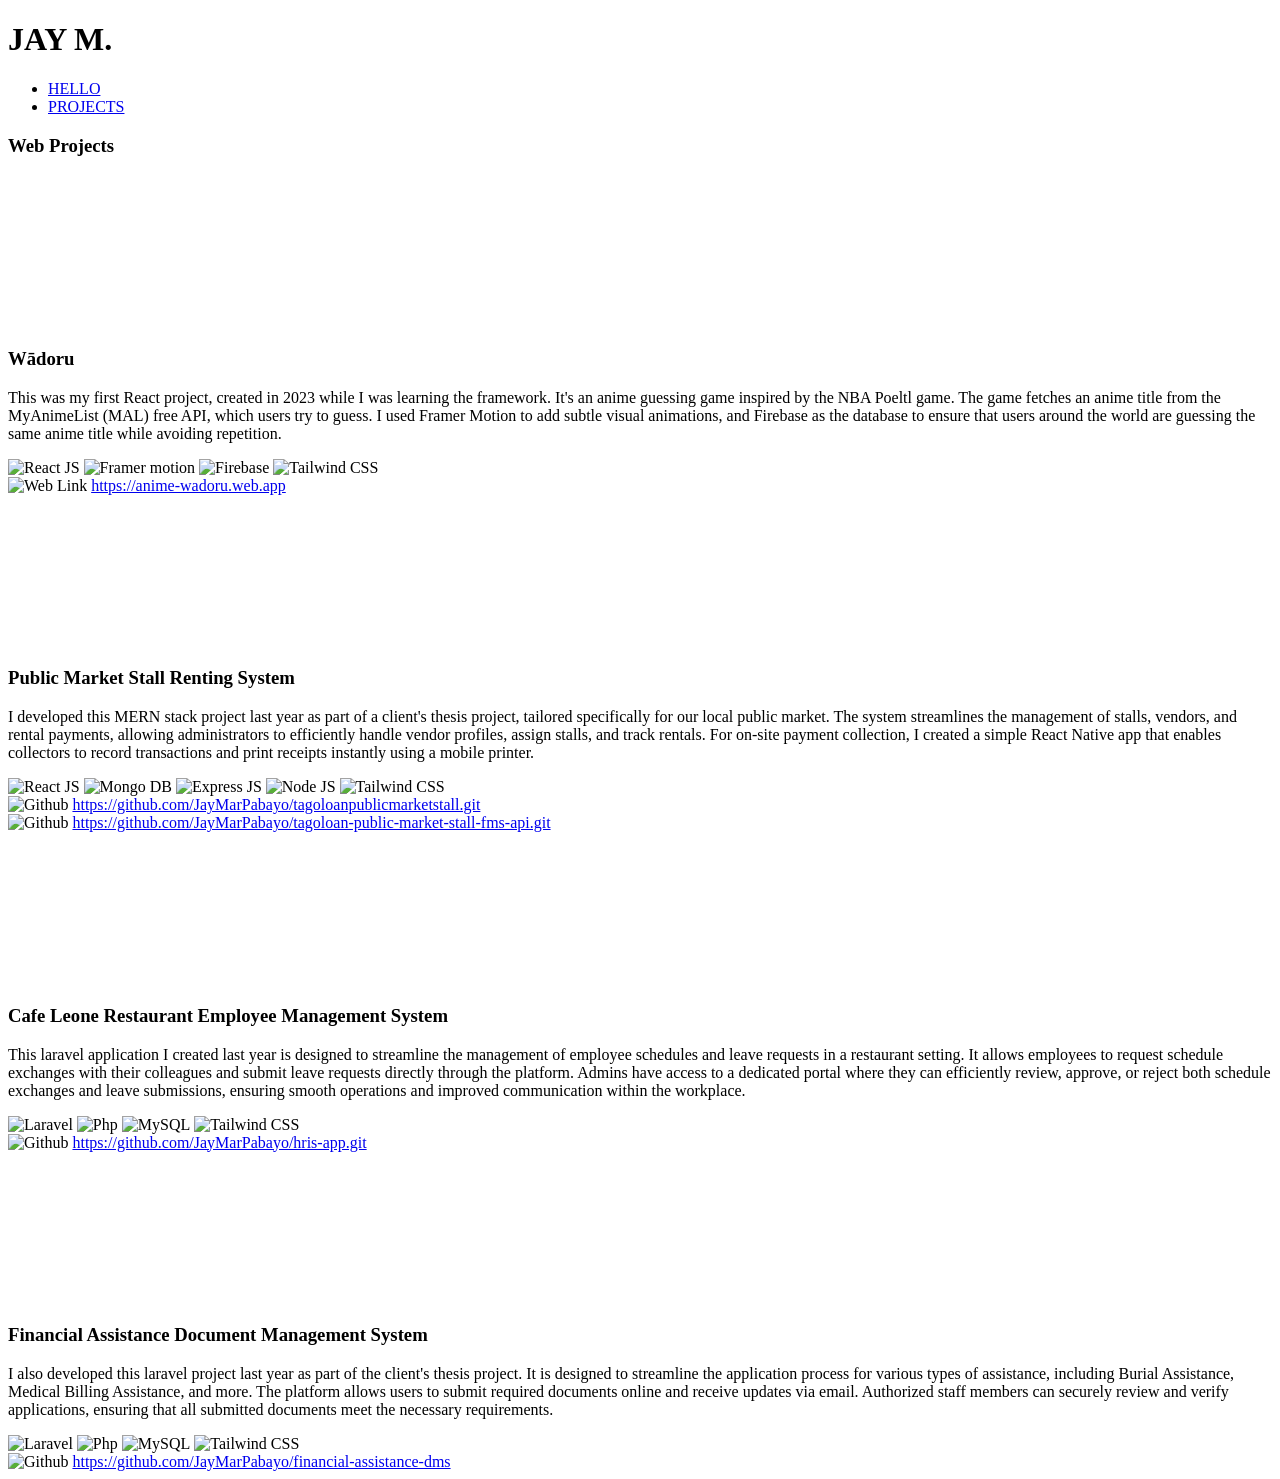
==== projects.html @ 395d8592 "edits" ====
<!DOCTYPE html>
<html lang="en">
  <head>
    <meta charset="UTF-8" />
    <meta name="viewport" content="width=device-width, initial-scale=1.0" />
    <link rel="icon" href="assets/user.png" type="image/x-icon" />
    <title>▪ PORTFOLIO ▪</title>
    <script src="https://cdn.tailwindcss.com"></script>
    <link rel="stylesheet" href="styles\styles.css" />
  </head>
  <body class="bg-opal text-slate-900 gowun-dodum-regular">
    <header class="flex justify-between px-20 py-10">
      <h1 class="volkhov-bold text-5xl">
        JAY <span class="text-white">M</span>.
      </h1>
      <ul class="flex gap-x-4">
        <li
          class="hover:tracking-wider hover:font-bold duration-300 cursor-pointer"
        >
          <a href="index.html">HELLO</a>
        </li>
        <li class="tracking-wider font-bold cursor-pointer">
          <a href="projects.html">PROJECTS</a>
        </li>
        <!-- <li
          class="hover:tracking-wider hover:font-bold duration-300 cursor-pointer"
        >
          <a href="contact.html">CONTACT</a>
        </li> -->
      </ul>
    </header>

    <main class="px-20 mt-10 mb-10">
      <h3 class="text-lg">Web Projects</h3>

      <div class="bg-white/80 rounded-md p-2 mt-2 flex gap-x-2">
        <!-- <img src="assets/fidms/services.jpg" class="w-[36rem]" /> -->
        <video autoplay loop muted playsinline class="w-[36rem] object-cover">
          <source src="assets/videos/wadoru.mp4" type="video/mp4" />
          Your browser does not support the video tag.
        </video>
        <article>
          <h3 class="font-semibold">Wādoru</h3>
          <p class="text-sm mt-2 text-slate-600">
            This was my first React project, created in 2023 while I was
            learning the framework. It's an anime guessing game inspired by the
            NBA Poeltl game. The game fetches an anime title from the
            MyAnimeList (MAL) free API, which users try to guess. I used Framer
            Motion to add subtle visual animations, and Firebase as the database
            to ensure that users around the world are guessing the same anime
            title while avoiding repetition.
          </p>
          <div class="mt-2 flex items-end gap-x-4">
            <img
              src="assets/react.png"
              alt="React JS"
              title="React JS"
              class="h-7 opacity-80"
            />
            <img
              src="assets/motion.png"
              alt="Framer motion"
              title="Framer motion"
              class="h-7 opacity-80"
            />
            <img
              src="assets/firebase.png"
              alt="Firebase"
              title="Firebase"
              class="h-8 opacity-70"
            />
            <img
              src="assets/tailwind.png"
              alt="Tailwind CSS"
              title="Tailwind CSS"
              class="h-5 opacity-70"
            />
          </div>
          <div class="flex items-center gap-x-2 mt-10 text-sky-700">
            <img
              src="assets/web.png"
              alt="Web Link"
              title="Web Link"
              class="h-5 opacity-80 hover:scale-105 active:scale-95 hover:opacity-90 duration-300"
            />
            <a
              href="https://anime-wadoru.web.app"
              target="_blank"
              class="underline"
              >https://anime-wadoru.web.app</a
            >
          </div>
        </article>
      </div>

      <div class="bg-white/80 rounded-md p-2 mt-2 flex gap-x-2">
        <!-- <img src="assets/fidms/services.jpg" class="w-[36rem]" /> -->
        <video autoplay loop muted playsinline class="w-[36rem] object-cover">
          <source src="assets/videos/pms.mp4" type="video/mp4" />
          Your browser does not support the video tag.
        </video>
        <article>
          <h3 class="font-semibold">Public Market Stall Renting System</h3>
          <p class="text-sm mt-2 text-slate-600">
            I developed this MERN stack project last year as part of a client's
            thesis project, tailored specifically for our local public market.
            The system streamlines the management of stalls, vendors, and rental
            payments, allowing administrators to efficiently handle vendor
            profiles, assign stalls, and track rentals. For on-site payment
            collection, I created a simple React Native app that enables
            collectors to record transactions and print receipts instantly using
            a mobile printer.
          </p>
          <div class="mt-2 flex items-end gap-x-4">
            <img
              src="assets/react.png"
              alt="React JS"
              title="React JS"
              class="h-7 opacity-80"
            />
            <img
              src="assets/mongodb.png"
              alt="Mongo DB"
              title="Mongo DB"
              class="h-10 opacity-80"
            />
            <img
              src="assets/express-js.png"
              alt="Express JS"
              title="Express JS"
              class="h-6 opacity-90"
            />
            <img
              src="assets/node-js.png"
              alt="Node JS"
              title="Node JS"
              class="h-7 opacity-80"
            />
            <img
              src="assets/tailwind.png"
              alt="Tailwind CSS"
              title="Tailwind CSS"
              class="h-5 opacity-70"
            />
          </div>
          <div class="flex items-center gap-x-2 mt-10 text-sky-700">
            <img
              src="assets/git.png"
              alt="Github"
              title="Github"
              class="h-5 opacity-80 hover:scale-105 active:scale-95 hover:opacity-90 duration-300"
            />
            <a
              href="https://github.com/JayMarPabayo/tagoloanpublicmarketstall.git"
              target="_blank"
              class="underline"
              >https://github.com/JayMarPabayo/tagoloanpublicmarketstall.git</a
            >
          </div>
          <div class="flex items-center gap-x-2 mt-2 text-sky-700">
            <img
              src="assets/git.png"
              alt="Github"
              title="Github"
              class="h-5 opacity-80 hover:scale-105 active:scale-95 hover:opacity-90 duration-300"
            />
            <a
              href="https://github.com/JayMarPabayo/tagoloan-public-market-stall-fms-api.git"
              target="_blank"
              class="underline"
              >https://github.com/JayMarPabayo/tagoloan-public-market-stall-fms-api.git</a
            >
          </div>
        </article>
      </div>

      <div class="bg-white/80 rounded-md p-2 mt-4 flex gap-x-2">
        <!-- <img src="assets/fidms/services.jpg" class="w-[36rem]" /> -->
        <video autoplay loop muted playsinline class="w-[36rem] object-cover">
          <source src="assets/videos/hris.mp4" type="video/mp4" />
          Your browser does not support the video tag.
        </video>
        <article>
          <h3 class="font-semibold">
            Cafe Leone Restaurant Employee Management System
          </h3>
          <p class="text-sm mt-2 text-slate-600">
            This laravel application I created last year is designed to
            streamline the management of employee schedules and leave requests
            in a restaurant setting. It allows employees to request schedule
            exchanges with their colleagues and submit leave requests directly
            through the platform. Admins have access to a dedicated portal where
            they can efficiently review, approve, or reject both schedule
            exchanges and leave submissions, ensuring smooth operations and
            improved communication within the workplace.
          </p>
          <div class="mt-2 flex items-end gap-x-4">
            <img
              src="assets/laravel.png"
              alt="Laravel"
              title="Laravel"
              class="h-8 opacity-80"
            />
            <img
              src="assets/php.png"
              alt="Php"
              title="Php"
              class="h-8 opacity-70"
            />
            <img
              src="assets/mysql.png"
              alt="MySQL"
              title="MySQL"
              class="h-10 opacity-70"
            />
            <img
              src="assets/tailwind.png"
              alt="Tailwind CSS"
              title="Tailwind CSS"
              class="h-5 opacity-70"
            />
          </div>
          <div class="flex items-center gap-x-2 mt-10 text-sky-700">
            <img
              src="assets/git.png"
              alt="Github"
              title="Github"
              class="h-5 opacity-80 hover:scale-105 active:scale-95 hover:opacity-90 duration-300"
            />
            <a
              href="https://github.com/JayMarPabayo/hris-app.git"
              target="_blank"
              class="underline"
              >https://github.com/JayMarPabayo/hris-app.git</a
            >
          </div>
        </article>
      </div>

      <div class="bg-white/80 rounded-md p-2 mt-4 flex gap-x-2">
        <!-- <img src="assets/fidms/services.jpg" class="w-[36rem]" /> -->
        <video autoplay loop muted playsinline class="w-[36rem] object-cover">
          <source src="assets/videos/fidms.mp4" type="video/mp4" />
          Your browser does not support the video tag.
        </video>
        <article>
          <h3 class="font-semibold">
            Financial Assistance Document Management System
          </h3>
          <p class="text-sm mt-2 text-slate-600">
            I also developed this laravel project last year as part of the
            client's thesis project. It is designed to streamline the
            application process for various types of assistance, including
            Burial Assistance, Medical Billing Assistance, and more. The
            platform allows users to submit required documents online and
            receive updates via email. Authorized staff members can securely
            review and verify applications, ensuring that all submitted
            documents meet the necessary requirements.
          </p>
          <div class="mt-2 flex items-end gap-x-4">
            <img
              src="assets/laravel.png"
              alt="Laravel"
              title="Laravel"
              class="h-8 opacity-80"
            />
            <img
              src="assets/php.png"
              alt="Php"
              title="Php"
              class="h-8 opacity-70"
            />
            <img
              src="assets/mysql.png"
              alt="MySQL"
              title="MySQL"
              class="h-10 opacity-70"
            />
            <img
              src="assets/tailwind.png"
              alt="Tailwind CSS"
              title="Tailwind CSS"
              class="h-5 opacity-70"
            />
          </div>
          <div class="flex items-center gap-x-2 mt-10 text-sky-700">
            <img
              src="assets/git.png"
              alt="Github"
              title="Github"
              class="h-5 opacity-80 hover:scale-105 active:scale-95 hover:opacity-90 duration-300"
            />
            <a
              href="https://github.com/JayMarPabayo/financial-assistance-dms"
              target="_blank"
              class="underline"
              >https://github.com/JayMarPabayo/financial-assistance-dms</a
            >
          </div>
        </article>
      </div>
    </main>
  </body>
</html>
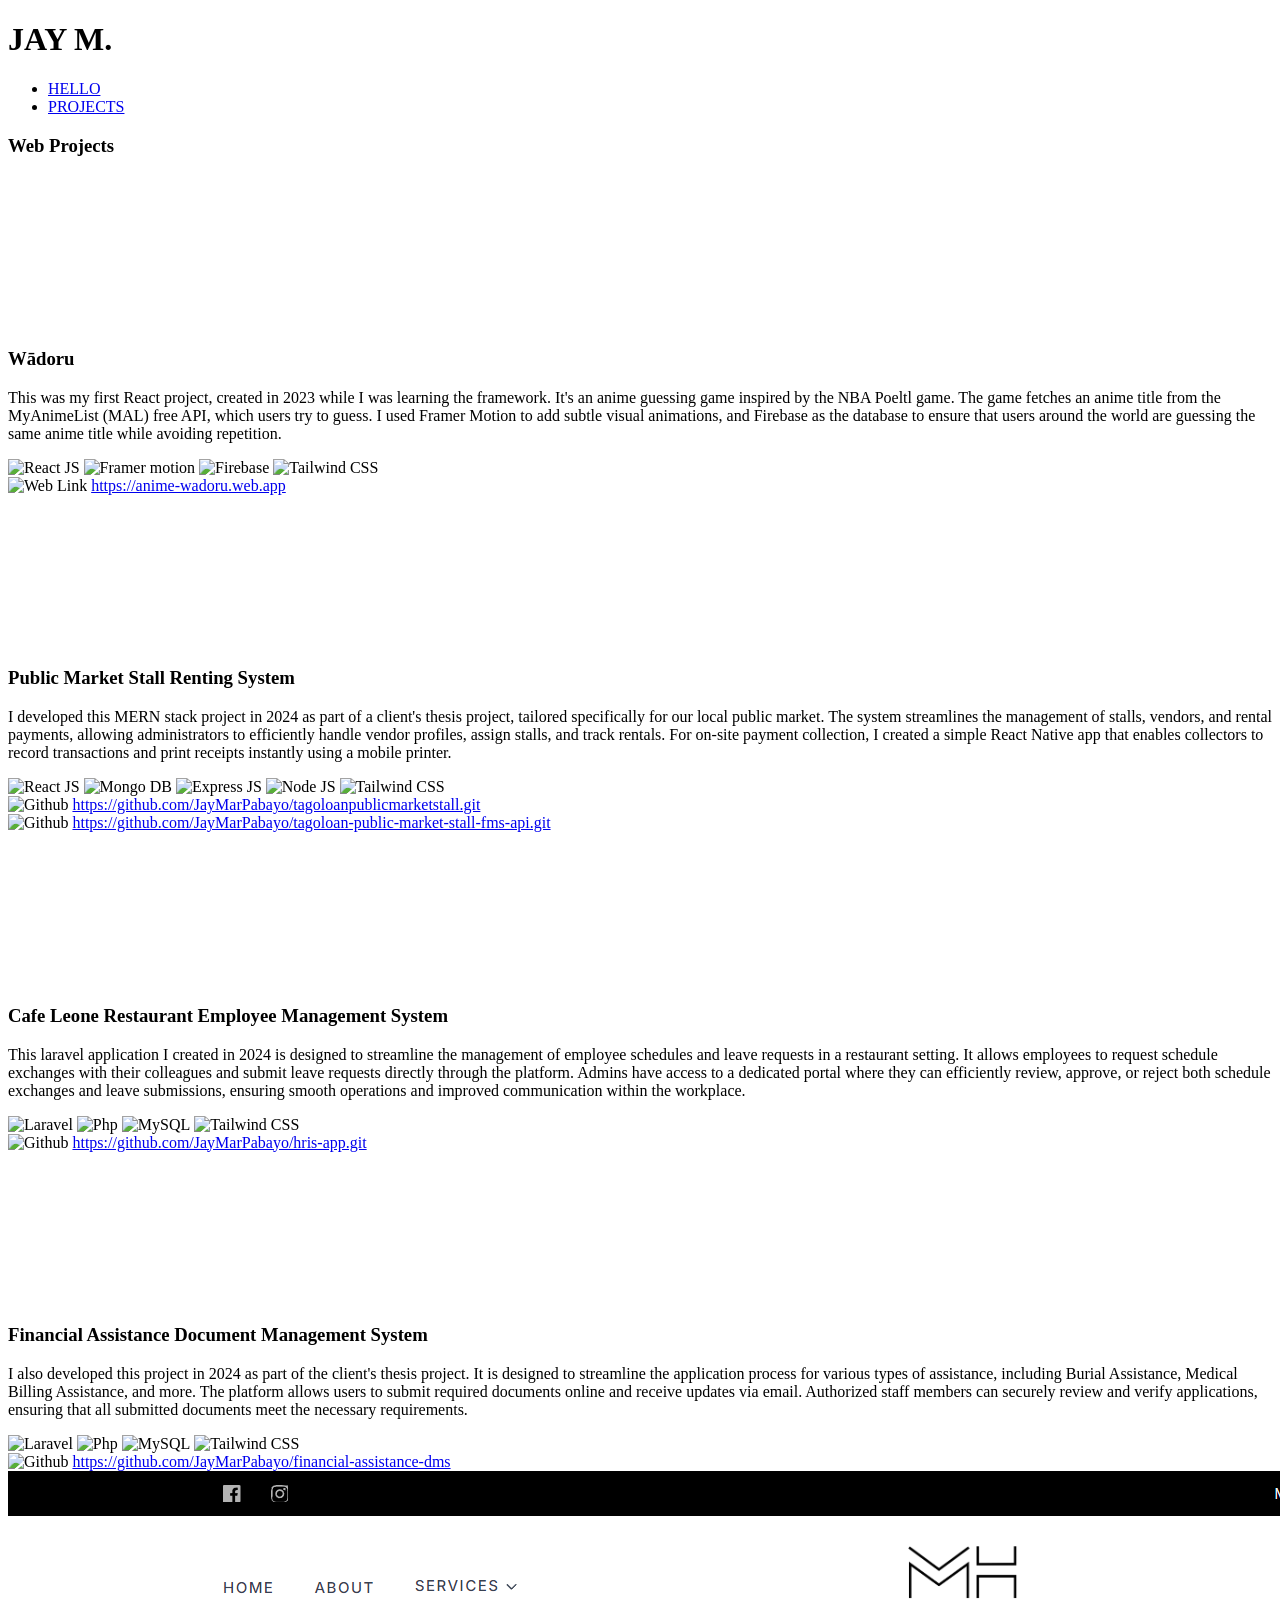
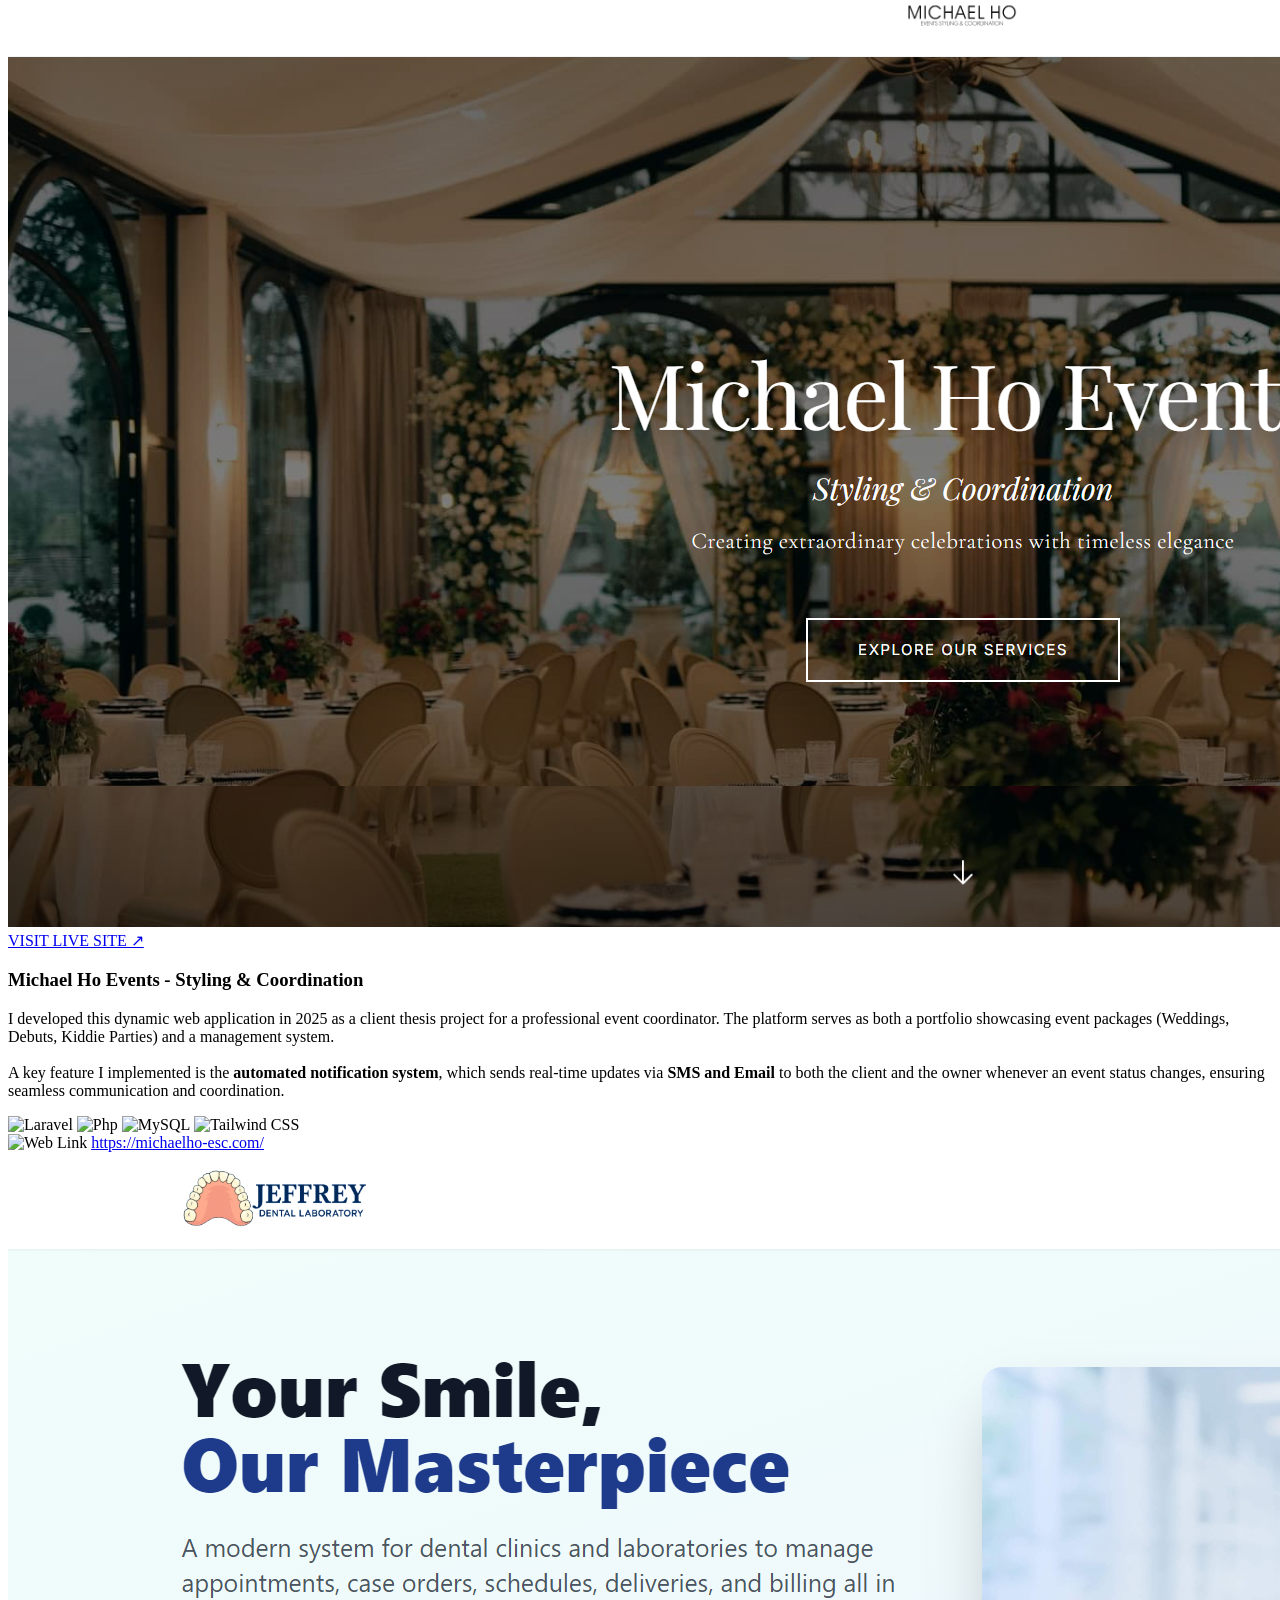
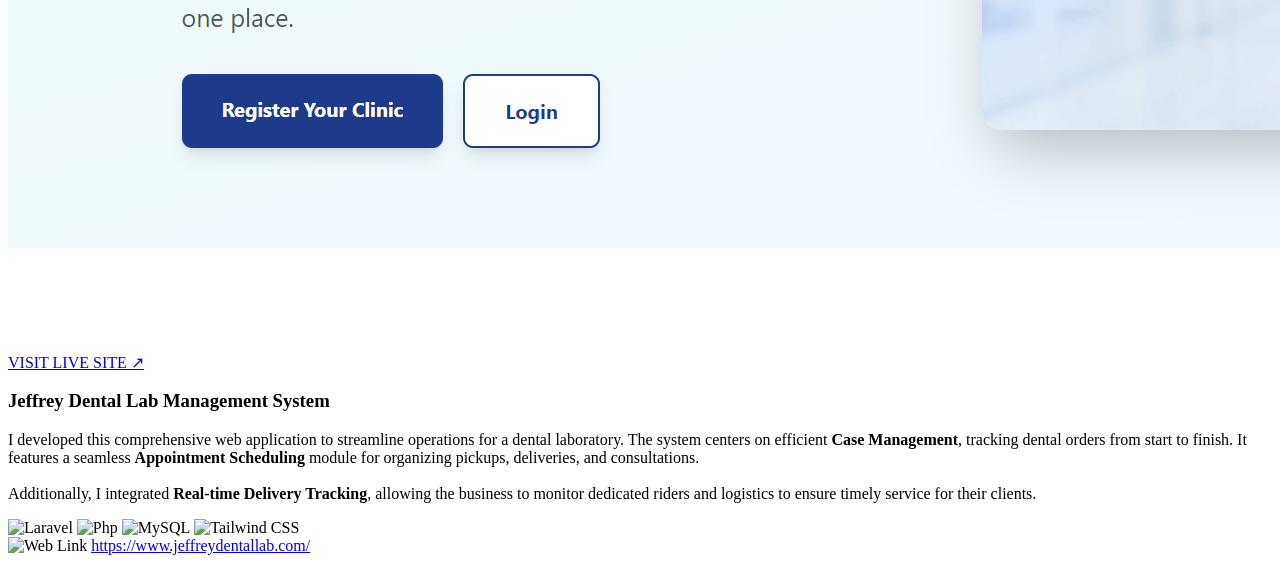
==== commit 092988e8: "new sites" ====
--- a/projects.html
+++ b/projects.html
@@ -1,4 +1,4 @@
-<!DOCTYPE html>
+<!doctype html>
 <html lang="en">
   <head>
     <meta charset="UTF-8" />
@@ -102,7 +102,7 @@
         <article>
           <h3 class="font-semibold">Public Market Stall Renting System</h3>
           <p class="text-sm mt-2 text-slate-600">
-            I developed this MERN stack project last year as part of a client's
+            I developed this MERN stack project in 2024 as part of a client's
             thesis project, tailored specifically for our local public market.
             The system streamlines the management of stalls, vendors, and rental
             payments, allowing administrators to efficiently handle vendor
@@ -185,9 +185,9 @@
             Cafe Leone Restaurant Employee Management System
           </h3>
           <p class="text-sm mt-2 text-slate-600">
-            This laravel application I created last year is designed to
-            streamline the management of employee schedules and leave requests
-            in a restaurant setting. It allows employees to request schedule
+            This laravel application I created in 2024 is designed to streamline
+            the management of employee schedules and leave requests in a
+            restaurant setting. It allows employees to request schedule
             exchanges with their colleagues and submit leave requests directly
             through the platform. Admins have access to a dedicated portal where
             they can efficiently review, approve, or reject both schedule
@@ -248,14 +248,13 @@
             Financial Assistance Document Management System
           </h3>
           <p class="text-sm mt-2 text-slate-600">
-            I also developed this laravel project last year as part of the
-            client's thesis project. It is designed to streamline the
-            application process for various types of assistance, including
-            Burial Assistance, Medical Billing Assistance, and more. The
-            platform allows users to submit required documents online and
-            receive updates via email. Authorized staff members can securely
-            review and verify applications, ensuring that all submitted
-            documents meet the necessary requirements.
+            I also developed this project in 2024 as part of the client's thesis
+            project. It is designed to streamline the application process for
+            various types of assistance, including Burial Assistance, Medical
+            Billing Assistance, and more. The platform allows users to submit
+            required documents online and receive updates via email. Authorized
+            staff members can securely review and verify applications, ensuring
+            that all submitted documents meet the necessary requirements.
           </p>
           <div class="mt-2 flex items-end gap-x-4">
             <img
@@ -299,6 +298,162 @@
           </div>
         </article>
       </div>
+
+      <div class="bg-white/80 rounded-md p-2 mt-4 flex gap-x-2">
+        <a
+          href="https://michaelho-esc.com/"
+          target="_blank"
+          class="w-[36rem] shrink-0 block group overflow-hidden rounded-sm cursor-pointer relative"
+        >
+          <img
+            src="assets/michaelho.png"
+            alt="Michael Ho Events Website"
+            class="w-full h-full object-cover group-hover:scale-105 group-hover:opacity-90 duration-500"
+          />
+          <div
+            class="absolute inset-0 flex items-center justify-center opacity-0 group-hover:opacity-100 duration-300 bg-black/30 text-white font-bold tracking-widest"
+          >
+            VISIT LIVE SITE ↗
+          </div>
+        </a>
+
+        <article>
+          <h3 class="font-semibold">
+            Michael Ho Events - Styling & Coordination
+          </h3>
+          <p class="text-sm mt-2 text-slate-600">
+            I developed this dynamic web application in 2025 as a client thesis
+            project for a professional event coordinator. The platform serves as
+            both a portfolio showcasing event packages (Weddings, Debuts, Kiddie
+            Parties) and a management system.
+            <br /><br />
+            A key feature I implemented is the
+            <strong>automated notification system</strong>, which sends
+            real-time updates via <strong>SMS and Email</strong> to both the
+            client and the owner whenever an event status changes, ensuring
+            seamless communication and coordination.
+          </p>
+
+          <div class="mt-2 flex items-end gap-x-4">
+            <img
+              src="assets/laravel.png"
+              alt="Laravel"
+              title="Laravel"
+              class="h-8 opacity-80"
+            />
+            <img
+              src="assets/php.png"
+              alt="Php"
+              title="Php"
+              class="h-8 opacity-70"
+            />
+            <img
+              src="assets/mysql.png"
+              alt="MySQL"
+              title="MySQL"
+              class="h-10 opacity-70"
+            />
+            <img
+              src="assets/tailwind.png"
+              alt="Tailwind CSS"
+              title="Tailwind CSS"
+              class="h-5 opacity-70"
+            />
+          </div>
+
+          <div class="flex items-center gap-x-2 mt-10 text-sky-700">
+            <img
+              src="assets/web.png"
+              alt="Web Link"
+              title="Web Link"
+              class="h-5 opacity-80 hover:scale-105 active:scale-95 hover:opacity-90 duration-300"
+            />
+            <a
+              href="https://michaelho-esc.com/"
+              target="_blank"
+              class="underline"
+              >https://michaelho-esc.com/</a
+            >
+          </div>
+        </article>
+      </div>
+
+      <div class="bg-white/80 rounded-md p-2 mt-4 flex gap-x-2">
+        <a
+          href="https://www.jeffreydentallab.com/"
+          target="_blank"
+          class="w-[36rem] shrink-0 block group overflow-hidden rounded-sm cursor-pointer relative"
+        >
+          <img
+            src="assets/dental.png"
+            alt="Jeffrey Dental Lab Website"
+            class="w-full h-full object-cover group-hover:scale-105 group-hover:opacity-90 duration-500"
+          />
+          <div
+            class="absolute inset-0 flex items-center justify-center opacity-0 group-hover:opacity-100 duration-300 bg-black/30 text-white font-bold tracking-widest"
+          >
+            VISIT LIVE SITE ↗
+          </div>
+        </a>
+
+        <article>
+          <h3 class="font-semibold">Jeffrey Dental Lab Management System</h3>
+          <p class="text-sm mt-2 text-slate-600">
+            I developed this comprehensive web application to streamline
+            operations for a dental laboratory. The system centers on efficient
+            <strong>Case Management</strong>, tracking dental orders from start
+            to finish. It features a seamless
+            <strong>Appointment Scheduling</strong> module for organizing
+            pickups, deliveries, and consultations. <br /><br />
+            Additionally, I integrated
+            <strong>Real-time Delivery Tracking</strong>, allowing the business
+            to monitor dedicated riders and logistics to ensure timely service
+            for their clients.
+          </p>
+
+          <div class="mt-2 flex items-end gap-x-4">
+            <img
+              src="assets/laravel.png"
+              alt="Laravel"
+              title="Laravel"
+              class="h-8 opacity-80"
+            />
+            <img
+              src="assets/php.png"
+              alt="Php"
+              title="Php"
+              class="h-8 opacity-70"
+            />
+            <img
+              src="assets/mysql.png"
+              alt="MySQL"
+              title="MySQL"
+              class="h-10 opacity-70"
+            />
+            <img
+              src="assets/tailwind.png"
+              alt="Tailwind CSS"
+              title="Tailwind CSS"
+              class="h-5 opacity-70"
+            />
+          </div>
+
+          <div class="flex items-center gap-x-2 mt-10 text-sky-700">
+            <img
+              src="assets/web.png"
+              alt="Web Link"
+              title="Web Link"
+              class="h-5 opacity-80 hover:scale-105 active:scale-95 hover:opacity-90 duration-300"
+            />
+            <a
+              href="https://www.jeffreydentallab.com/"
+              target="_blank"
+              class="underline"
+              >https://www.jeffreydentallab.com/</a
+            >
+          </div>
+        </article>
+      </div>
     </main>
   </body>
 </html>
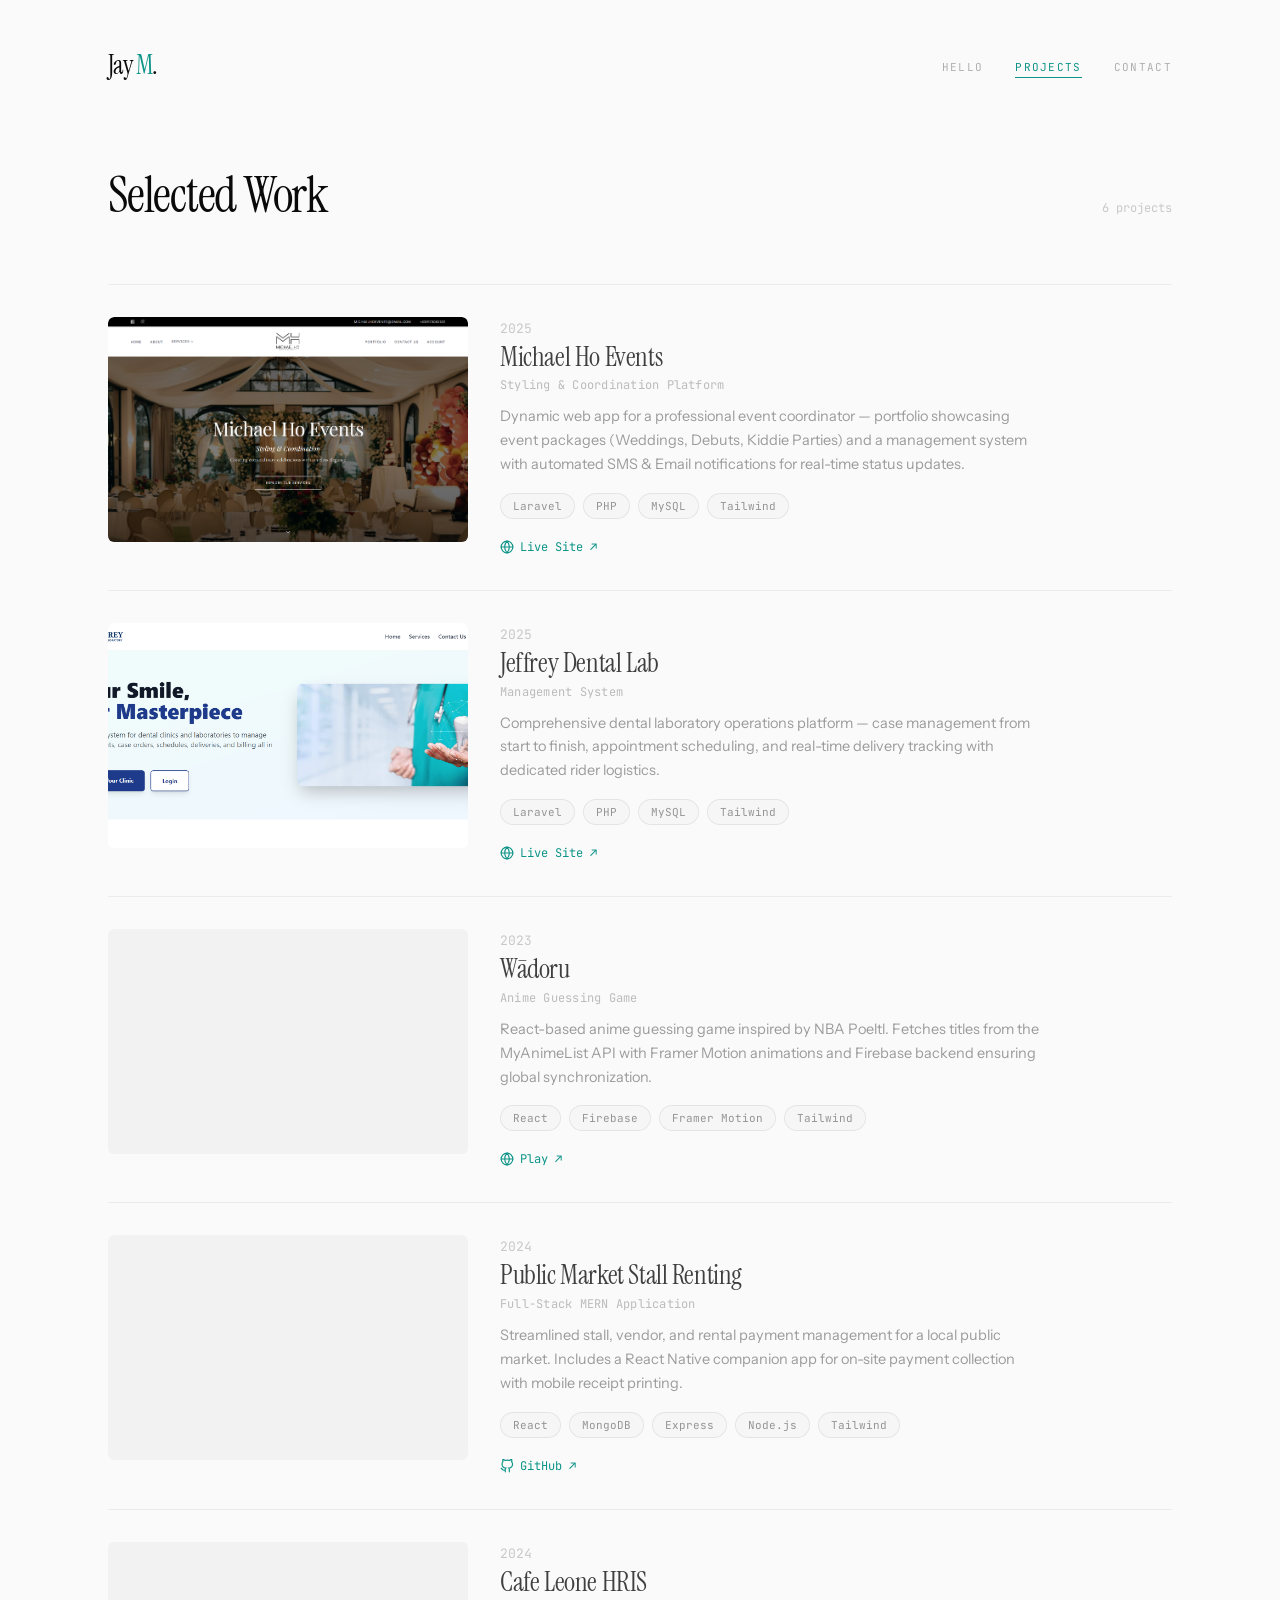
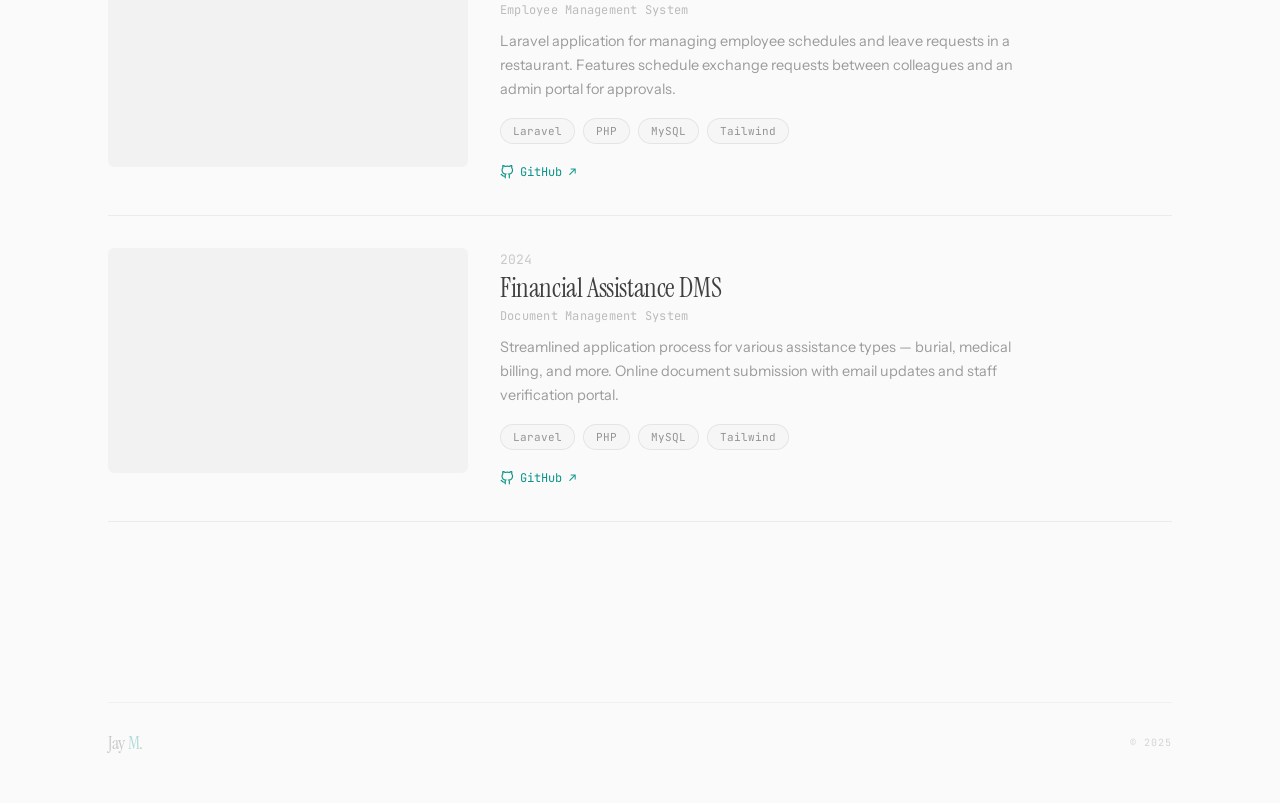
==== commit 9b7e8611: "new styles" ====
--- a/projects.html
+++ b/projects.html
@@ -4,456 +4,359 @@
     <meta charset="UTF-8" />
     <meta name="viewport" content="width=device-width, initial-scale=1.0" />
     <link rel="icon" href="assets/user.png" type="image/x-icon" />
-    <title>▪ PORTFOLIO ▪</title>
-    <script src="https://cdn.tailwindcss.com"></script>
-    <link rel="stylesheet" href="styles\styles.css" />
+    <title>Jay M. — Projects</title>
+    <link rel="stylesheet" href="styles/styles.css" />
   </head>
-  <body class="bg-opal text-slate-900 gowun-dodum-regular">
-    <header class="flex justify-between px-20 py-10">
-      <h1 class="volkhov-bold text-5xl">
-        JAY <span class="text-white">M</span>.
-      </h1>
-      <ul class="flex gap-x-4">
-        <li
-          class="hover:tracking-wider hover:font-bold duration-300 cursor-pointer"
-        >
-          <a href="index.html">HELLO</a>
-        </li>
-        <li class="tracking-wider font-bold cursor-pointer">
-          <a href="projects.html">PROJECTS</a>
-        </li>
-        <!-- <li
-          class="hover:tracking-wider hover:font-bold duration-300 cursor-pointer"
-        >
-          <a href="contact.html">CONTACT</a>
-        </li> -->
-      </ul>
-    </header>
-
-    <main class="px-20 mt-10 mb-10">
-      <h3 class="text-lg">Web Projects</h3>
-
-      <div class="bg-white/80 rounded-md p-2 mt-2 flex gap-x-2">
-        <!-- <img src="assets/fidms/services.jpg" class="w-[36rem]" /> -->
-        <video autoplay loop muted playsinline class="w-[36rem] object-cover">
-          <source src="assets/videos/wadoru.mp4" type="video/mp4" />
-          Your browser does not support the video tag.
-        </video>
-        <article>
-          <h3 class="font-semibold">Wādoru</h3>
-          <p class="text-sm mt-2 text-slate-600">
-            This was my first React project, created in 2023 while I was
-            learning the framework. It's an anime guessing game inspired by the
-            NBA Poeltl game. The game fetches an anime title from the
-            MyAnimeList (MAL) free API, which users try to guess. I used Framer
-            Motion to add subtle visual animations, and Firebase as the database
-            to ensure that users around the world are guessing the same anime
-            title while avoiding repetition.
-          </p>
-          <div class="mt-2 flex items-end gap-x-4">
-            <img
-              src="assets/react.png"
-              alt="React JS"
-              title="React JS"
-              class="h-7 opacity-80"
-            />
-            <img
-              src="assets/motion.png"
-              alt="Framer motion"
-              title="Framer motion"
-              class="h-7 opacity-80"
-            />
-            <img
-              src="assets/firebase.png"
-              alt="Firebase"
-              title="Firebase"
-              class="h-8 opacity-70"
-            />
-            <img
-              src="assets/tailwind.png"
-              alt="Tailwind CSS"
-              title="Tailwind CSS"
-              class="h-5 opacity-70"
-            />
-          </div>
-          <div class="flex items-center gap-x-2 mt-10 text-sky-700">
-            <img
-              src="assets/web.png"
-              alt="Web Link"
-              title="Web Link"
-              class="h-5 opacity-80 hover:scale-105 active:scale-95 hover:opacity-90 duration-300"
-            />
-            <a
-              href="https://anime-wadoru.web.app"
-              target="_blank"
-              class="underline"
-              >https://anime-wadoru.web.app</a
-            >
-          </div>
-        </article>
+  <body>
+    <div class="site-wrapper">
+      <!-- Header -->
+      <header class="site-header">
+        <a href="index.html" class="logo">Jay <span class="accent">M</span>.</a>
+        <nav>
+          <ul class="site-nav">
+            <li><a href="index.html">Hello</a></li>
+            <li><a href="projects.html" class="active">Projects</a></li>
+            <li><a href="contact.html">Contact</a></li>
+          </ul>
+        </nav>
+      </header>
+
+      <!-- Section Header -->
+      <div style="padding-top: 80px">
+        <div class="section-header reveal">
+          <h1 class="section-heading">Selected Work</h1>
+          <span class="section-count">6 projects</span>
+        </div>
       </div>
 
-      <div class="bg-white/80 rounded-md p-2 mt-2 flex gap-x-2">
-        <!-- <img src="assets/fidms/services.jpg" class="w-[36rem]" /> -->
-        <video autoplay loop muted playsinline class="w-[36rem] object-cover">
-          <source src="assets/videos/pms.mp4" type="video/mp4" />
-          Your browser does not support the video tag.
-        </video>
-        <article>
-          <h3 class="font-semibold">Public Market Stall Renting System</h3>
-          <p class="text-sm mt-2 text-slate-600">
-            I developed this MERN stack project in 2024 as part of a client's
-            thesis project, tailored specifically for our local public market.
-            The system streamlines the management of stalls, vendors, and rental
-            payments, allowing administrators to efficiently handle vendor
-            profiles, assign stalls, and track rentals. For on-site payment
-            collection, I created a simple React Native app that enables
-            collectors to record transactions and print receipts instantly using
-            a mobile printer.
-          </p>
-          <div class="mt-2 flex items-end gap-x-4">
-            <img
-              src="assets/react.png"
-              alt="React JS"
-              title="React JS"
-              class="h-7 opacity-80"
-            />
-            <img
-              src="assets/mongodb.png"
-              alt="Mongo DB"
-              title="Mongo DB"
-              class="h-10 opacity-80"
-            />
-            <img
-              src="assets/express-js.png"
-              alt="Express JS"
-              title="Express JS"
-              class="h-6 opacity-90"
-            />
-            <img
-              src="assets/node-js.png"
-              alt="Node JS"
-              title="Node JS"
-              class="h-7 opacity-80"
-            />
-            <img
-              src="assets/tailwind.png"
-              alt="Tailwind CSS"
-              title="Tailwind CSS"
-              class="h-5 opacity-70"
-            />
-          </div>
-          <div class="flex items-center gap-x-2 mt-10 text-sky-700">
-            <img
-              src="assets/git.png"
-              alt="Github"
-              title="Github"
-              class="h-5 opacity-80 hover:scale-105 active:scale-95 hover:opacity-90 duration-300"
-            />
-            <a
-              href="https://github.com/JayMarPabayo/tagoloanpublicmarketstall.git"
-              target="_blank"
-              class="underline"
-              >https://github.com/JayMarPabayo/tagoloanpublicmarketstall.git</a
-            >
-          </div>
-          <div class="flex items-center gap-x-2 mt-2 text-sky-700">
-            <img
-              src="assets/git.png"
-              alt="Github"
-              title="Github"
-              class="h-5 opacity-80 hover:scale-105 active:scale-95 hover:opacity-90 duration-300"
-            />
-            <a
-              href="https://github.com/JayMarPabayo/tagoloan-public-market-stall-fms-api.git"
-              target="_blank"
-              class="underline"
-              >https://github.com/JayMarPabayo/tagoloan-public-market-stall-fms-api.git</a
-            >
-          </div>
-        </article>
-      </div>
-
-      <div class="bg-white/80 rounded-md p-2 mt-4 flex gap-x-2">
-        <!-- <img src="assets/fidms/services.jpg" class="w-[36rem]" /> -->
-        <video autoplay loop muted playsinline class="w-[36rem] object-cover">
-          <source src="assets/videos/hris.mp4" type="video/mp4" />
-          Your browser does not support the video tag.
-        </video>
-        <article>
-          <h3 class="font-semibold">
-            Cafe Leone Restaurant Employee Management System
-          </h3>
-          <p class="text-sm mt-2 text-slate-600">
-            This laravel application I created in 2024 is designed to streamline
-            the management of employee schedules and leave requests in a
-            restaurant setting. It allows employees to request schedule
-            exchanges with their colleagues and submit leave requests directly
-            through the platform. Admins have access to a dedicated portal where
-            they can efficiently review, approve, or reject both schedule
-            exchanges and leave submissions, ensuring smooth operations and
-            improved communication within the workplace.
-          </p>
-          <div class="mt-2 flex items-end gap-x-4">
-            <img
-              src="assets/laravel.png"
-              alt="Laravel"
-              title="Laravel"
-              class="h-8 opacity-80"
-            />
-            <img
-              src="assets/php.png"
-              alt="Php"
-              title="Php"
-              class="h-8 opacity-70"
-            />
-            <img
-              src="assets/mysql.png"
-              alt="MySQL"
-              title="MySQL"
-              class="h-10 opacity-70"
-            />
-            <img
-              src="assets/tailwind.png"
-              alt="Tailwind CSS"
-              title="Tailwind CSS"
-              class="h-5 opacity-70"
-            />
-          </div>
-          <div class="flex items-center gap-x-2 mt-10 text-sky-700">
-            <img
-              src="assets/git.png"
-              alt="Github"
-              title="Github"
-              class="h-5 opacity-80 hover:scale-105 active:scale-95 hover:opacity-90 duration-300"
-            />
-            <a
-              href="https://github.com/JayMarPabayo/hris-app.git"
-              target="_blank"
-              class="underline"
-              >https://github.com/JayMarPabayo/hris-app.git</a
-            >
-          </div>
-        </article>
-      </div>
-
-      <div class="bg-white/80 rounded-md p-2 mt-4 flex gap-x-2">
-        <!-- <img src="assets/fidms/services.jpg" class="w-[36rem]" /> -->
-        <video autoplay loop muted playsinline class="w-[36rem] object-cover">
-          <source src="assets/videos/fidms.mp4" type="video/mp4" />
-          Your browser does not support the video tag.
-        </video>
-        <article>
-          <h3 class="font-semibold">
-            Financial Assistance Document Management System
-          </h3>
-          <p class="text-sm mt-2 text-slate-600">
-            I also developed this project in 2024 as part of the client's thesis
-            project. It is designed to streamline the application process for
-            various types of assistance, including Burial Assistance, Medical
-            Billing Assistance, and more. The platform allows users to submit
-            required documents online and receive updates via email. Authorized
-            staff members can securely review and verify applications, ensuring
-            that all submitted documents meet the necessary requirements.
-          </p>
-          <div class="mt-2 flex items-end gap-x-4">
-            <img
-              src="assets/laravel.png"
-              alt="Laravel"
-              title="Laravel"
-              class="h-8 opacity-80"
-            />
-            <img
-              src="assets/php.png"
-              alt="Php"
-              title="Php"
-              class="h-8 opacity-70"
-            />
-            <img
-              src="assets/mysql.png"
-              alt="MySQL"
-              title="MySQL"
-              class="h-10 opacity-70"
-            />
-            <img
-              src="assets/tailwind.png"
-              alt="Tailwind CSS"
-              title="Tailwind CSS"
-              class="h-5 opacity-70"
-            />
-          </div>
-          <div class="flex items-center gap-x-2 mt-10 text-sky-700">
-            <img
-              src="assets/git.png"
-              alt="Github"
-              title="Github"
-              class="h-5 opacity-80 hover:scale-105 active:scale-95 hover:opacity-90 duration-300"
-            />
-            <a
-              href="https://github.com/JayMarPabayo/financial-assistance-dms"
-              target="_blank"
-              class="underline"
-              >https://github.com/JayMarPabayo/financial-assistance-dms</a
-            >
-          </div>
-        </article>
-      </div>
-
-      <div class="bg-white/80 rounded-md p-2 mt-4 flex gap-x-2">
-        <a
-          href="https://michaelho-esc.com/"
-          target="_blank"
-          class="w-[36rem] shrink-0 block group overflow-hidden rounded-sm cursor-pointer relative"
-        >
-          <img
-            src="assets/michaelho.png"
-            alt="Michael Ho Events Website"
-            class="w-full h-full object-cover group-hover:scale-105 group-hover:opacity-90 duration-500"
-          />
-          <div
-            class="absolute inset-0 flex items-center justify-center opacity-0 group-hover:opacity-100 duration-300 bg-black/30 text-white font-bold tracking-widest"
-          >
-            VISIT LIVE SITE ↗
-          </div>
-        </a>
-
-        <article>
-          <h3 class="font-semibold">
-            Michael Ho Events - Styling & Coordination
-          </h3>
-          <p class="text-sm mt-2 text-slate-600">
-            I developed this dynamic web application in 2025 as a client thesis
-            project for a professional event coordinator. The platform serves as
-            both a portfolio showcasing event packages (Weddings, Debuts, Kiddie
-            Parties) and a management system.
-            <br /><br />
-            A key feature I implemented is the
-            <strong>automated notification system</strong>, which sends
-            real-time updates via <strong>SMS and Email</strong> to both the
-            client and the owner whenever an event status changes, ensuring
-            seamless communication and coordination.
-          </p>
-
-          <div class="mt-2 flex items-end gap-x-4">
-            <img
-              src="assets/laravel.png"
-              alt="Laravel"
-              title="Laravel"
-              class="h-8 opacity-80"
-            />
-            <img
-              src="assets/php.png"
-              alt="Php"
-              title="Php"
-              class="h-8 opacity-70"
-            />
-            <img
-              src="assets/mysql.png"
-              alt="MySQL"
-              title="MySQL"
-              class="h-10 opacity-70"
-            />
-            <img
-              src="assets/tailwind.png"
-              alt="Tailwind CSS"
-              title="Tailwind CSS"
-              class="h-5 opacity-70"
-            />
-          </div>
-
-          <div class="flex items-center gap-x-2 mt-10 text-sky-700">
-            <img
-              src="assets/web.png"
-              alt="Web Link"
-              title="Web Link"
-              class="h-5 opacity-80 hover:scale-105 active:scale-95 hover:opacity-90 duration-300"
-            />
+      <!-- Projects List -->
+      <section>
+        <!-- Michael Ho Events -->
+        <div class="project-video-card reveal">
+          <div class="project-video-grid">
             <a
               href="https://michaelho-esc.com/"
               target="_blank"
-              class="underline"
-              >https://michaelho-esc.com/</a
+              style="display: block; overflow: hidden; border-radius: 6px"
             >
-          </div>
-        </article>
-      </div>
-
-      <div class="bg-white/80 rounded-md p-2 mt-4 flex gap-x-2">
-        <a
-          href="https://www.jeffreydentallab.com/"
-          target="_blank"
-          class="w-[36rem] shrink-0 block group overflow-hidden rounded-sm cursor-pointer relative"
-        >
-          <img
-            src="assets/dental.png"
-            alt="Jeffrey Dental Lab Website"
-            class="w-full h-full object-cover group-hover:scale-105 group-hover:opacity-90 duration-500"
-          />
-          <div
-            class="absolute inset-0 flex items-center justify-center opacity-0 group-hover:opacity-100 duration-300 bg-black/30 text-white font-bold tracking-widest"
-          >
-            VISIT LIVE SITE ↗
-          </div>
-        </a>
-
-        <article>
-          <h3 class="font-semibold">Jeffrey Dental Lab Management System</h3>
-          <p class="text-sm mt-2 text-slate-600">
-            I developed this comprehensive web application to streamline
-            operations for a dental laboratory. The system centers on efficient
-            <strong>Case Management</strong>, tracking dental orders from start
-            to finish. It features a seamless
-            <strong>Appointment Scheduling</strong> module for organizing
-            pickups, deliveries, and consultations. <br /><br />
-            Additionally, I integrated
-            <strong>Real-time Delivery Tracking</strong>, allowing the business
-            to monitor dedicated riders and logistics to ensure timely service
-            for their clients.
-          </p>
-
-          <div class="mt-2 flex items-end gap-x-4">
-            <img
-              src="assets/laravel.png"
-              alt="Laravel"
-              title="Laravel"
-              class="h-8 opacity-80"
-            />
-            <img
-              src="assets/php.png"
-              alt="Php"
-              title="Php"
-              class="h-8 opacity-70"
-            />
-            <img
-              src="assets/mysql.png"
-              alt="MySQL"
-              title="MySQL"
-              class="h-10 opacity-70"
-            />
-            <img
-              src="assets/tailwind.png"
-              alt="Tailwind CSS"
-              title="Tailwind CSS"
-              class="h-5 opacity-70"
-            />
-          </div>
-
-          <div class="flex items-center gap-x-2 mt-10 text-sky-700">
-            <img
-              src="assets/web.png"
-              alt="Web Link"
-              title="Web Link"
-              class="h-5 opacity-80 hover:scale-105 active:scale-95 hover:opacity-90 duration-300"
-            />
+              <img
+                src="assets/michaelho.png"
+                alt="Michael Ho Events"
+                class="project-image"
+                style="transition: transform 0.5s ease"
+                onmouseover="this.style.transform = 'scale(1.03)'"
+                onmouseout="this.style.transform = 'scale(1)'"
+              />
+            </a>
+            <div>
+              <span class="project-year">2025</span>
+              <h3 class="project-title" style="margin-top: 4px">
+                Michael Ho Events
+              </h3>
+              <p class="project-subtitle">
+                Styling &amp; Coordination Platform
+              </p>
+              <p class="project-desc">
+                Dynamic web app for a professional event coordinator — portfolio
+                showcasing event packages (Weddings, Debuts, Kiddie Parties) and
+                a management system with automated SMS &amp; Email notifications
+                for real-time status updates.
+              </p>
+              <div class="pill-row project-stack">
+                <span class="pill">Laravel</span>
+                <span class="pill">PHP</span>
+                <span class="pill">MySQL</span>
+                <span class="pill">Tailwind</span>
+              </div>
+              <a
+                href="https://michaelho-esc.com/"
+                target="_blank"
+                class="project-link"
+              >
+                <svg
+                  viewBox="0 0 24 24"
+                  fill="none"
+                  stroke="currentColor"
+                  stroke-width="2"
+                  stroke-linecap="round"
+                >
+                  <circle cx="12" cy="12" r="10" />
+                  <path
+                    d="M2 12h20M12 2a15.3 15.3 0 014 10 15.3 15.3 0 01-4 10 15.3 15.3 0 01-4-10 15.3 15.3 0 014-10z"
+                  />
+                </svg>
+                Live Site ↗
+              </a>
+            </div>
+          </div>
+        </div>
+
+        <!-- Jeffrey Dental Lab -->
+        <div class="project-video-card reveal reveal-d1">
+          <div class="project-video-grid">
             <a
               href="https://www.jeffreydentallab.com/"
               target="_blank"
-              class="underline"
-              >https://www.jeffreydentallab.com/</a
+              style="display: block; overflow: hidden; border-radius: 6px"
             >
-          </div>
-        </article>
-      </div>
-    </main>
+              <img
+                src="assets/dental.png"
+                alt="Jeffrey Dental Lab"
+                class="project-image"
+                style="transition: transform 0.5s ease"
+                onmouseover="this.style.transform = 'scale(1.03)'"
+                onmouseout="this.style.transform = 'scale(1)'"
+              />
+            </a>
+            <div>
+              <span class="project-year">2025</span>
+              <h3 class="project-title" style="margin-top: 4px">
+                Jeffrey Dental Lab
+              </h3>
+              <p class="project-subtitle">Management System</p>
+              <p class="project-desc">
+                Comprehensive dental laboratory operations platform — case
+                management from start to finish, appointment scheduling, and
+                real-time delivery tracking with dedicated rider logistics.
+              </p>
+              <div class="pill-row project-stack">
+                <span class="pill">Laravel</span>
+                <span class="pill">PHP</span>
+                <span class="pill">MySQL</span>
+                <span class="pill">Tailwind</span>
+              </div>
+              <a
+                href="https://www.jeffreydentallab.com/"
+                target="_blank"
+                class="project-link"
+              >
+                <svg
+                  viewBox="0 0 24 24"
+                  fill="none"
+                  stroke="currentColor"
+                  stroke-width="2"
+                  stroke-linecap="round"
+                >
+                  <circle cx="12" cy="12" r="10" />
+                  <path
+                    d="M2 12h20M12 2a15.3 15.3 0 014 10 15.3 15.3 0 01-4 10 15.3 15.3 0 01-4-10 15.3 15.3 0 014-10z"
+                  />
+                </svg>
+                Live Site ↗
+              </a>
+            </div>
+          </div>
+        </div>
+
+        <!-- Wādoru -->
+        <div class="project-video-card reveal">
+          <div class="project-video-grid">
+            <video autoplay loop muted playsinline class="project-video">
+              <source src="assets/videos/wadoru.mp4" type="video/mp4" />
+            </video>
+            <div>
+              <span class="project-year">2023</span>
+              <h3 class="project-title" style="margin-top: 4px">Wādoru</h3>
+              <p class="project-subtitle">Anime Guessing Game</p>
+              <p class="project-desc">
+                React-based anime guessing game inspired by NBA Poeltl. Fetches
+                titles from the MyAnimeList API with Framer Motion animations
+                and Firebase backend ensuring global synchronization.
+              </p>
+              <div class="pill-row project-stack">
+                <span class="pill">React</span>
+                <span class="pill">Firebase</span>
+                <span class="pill">Framer Motion</span>
+                <span class="pill">Tailwind</span>
+              </div>
+              <a
+                href="https://anime-wadoru.web.app"
+                target="_blank"
+                class="project-link"
+              >
+                <svg
+                  viewBox="0 0 24 24"
+                  fill="none"
+                  stroke="currentColor"
+                  stroke-width="2"
+                  stroke-linecap="round"
+                >
+                  <circle cx="12" cy="12" r="10" />
+                  <path
+                    d="M2 12h20M12 2a15.3 15.3 0 014 10 15.3 15.3 0 01-4 10 15.3 15.3 0 01-4-10 15.3 15.3 0 014-10z"
+                  />
+                </svg>
+                Play ↗
+              </a>
+            </div>
+          </div>
+        </div>
+
+        <!-- Public Market -->
+        <div class="project-video-card reveal reveal-d1">
+          <div class="project-video-grid">
+            <video autoplay loop muted playsinline class="project-video">
+              <source src="assets/videos/pms.mp4" type="video/mp4" />
+            </video>
+            <div>
+              <span class="project-year">2024</span>
+              <h3 class="project-title" style="margin-top: 4px">
+                Public Market Stall Renting
+              </h3>
+              <p class="project-subtitle">Full-Stack MERN Application</p>
+              <p class="project-desc">
+                Streamlined stall, vendor, and rental payment management for a
+                local public market. Includes a React Native companion app for
+                on-site payment collection with mobile receipt printing.
+              </p>
+              <div class="pill-row project-stack">
+                <span class="pill">React</span>
+                <span class="pill">MongoDB</span>
+                <span class="pill">Express</span>
+                <span class="pill">Node.js</span>
+                <span class="pill">Tailwind</span>
+              </div>
+              <a
+                href="https://github.com/JayMarPabayo/tagoloanpublicmarketstall"
+                target="_blank"
+                class="project-link"
+              >
+                <svg
+                  viewBox="0 0 24 24"
+                  fill="none"
+                  stroke="currentColor"
+                  stroke-width="2"
+                  stroke-linecap="round"
+                >
+                  <path
+                    d="M9 19c-5 1.5-5-2.5-7-3m14 6v-3.87a3.37 3.37 0 00-.94-2.61c3.14-.35 6.44-1.54 6.44-7A5.44 5.44 0 0020 4.77 5.07 5.07 0 0019.91 1S18.73.65 16 2.48a13.38 13.38 0 00-7 0C6.27.65 5.09 1 5.09 1A5.07 5.07 0 005 4.77a5.44 5.44 0 00-1.5 3.78c0 5.42 3.3 6.61 6.44 7A3.37 3.37 0 009 18.13V22"
+                  />
+                </svg>
+                GitHub ↗
+              </a>
+            </div>
+          </div>
+        </div>
+
+        <!-- Cafe Leone HRIS -->
+        <div class="project-video-card reveal">
+          <div class="project-video-grid">
+            <video autoplay loop muted playsinline class="project-video">
+              <source src="assets/videos/hris.mp4" type="video/mp4" />
+            </video>
+            <div>
+              <span class="project-year">2024</span>
+              <h3 class="project-title" style="margin-top: 4px">
+                Cafe Leone HRIS
+              </h3>
+              <p class="project-subtitle">Employee Management System</p>
+              <p class="project-desc">
+                Laravel application for managing employee schedules and leave
+                requests in a restaurant. Features schedule exchange requests
+                between colleagues and an admin portal for approvals.
+              </p>
+              <div class="pill-row project-stack">
+                <span class="pill">Laravel</span>
+                <span class="pill">PHP</span>
+                <span class="pill">MySQL</span>
+                <span class="pill">Tailwind</span>
+              </div>
+              <a
+                href="https://github.com/JayMarPabayo/hris-app"
+                target="_blank"
+                class="project-link"
+              >
+                <svg
+                  viewBox="0 0 24 24"
+                  fill="none"
+                  stroke="currentColor"
+                  stroke-width="2"
+                  stroke-linecap="round"
+                >
+                  <path
+                    d="M9 19c-5 1.5-5-2.5-7-3m14 6v-3.87a3.37 3.37 0 00-.94-2.61c3.14-.35 6.44-1.54 6.44-7A5.44 5.44 0 0020 4.77 5.07 5.07 0 0019.91 1S18.73.65 16 2.48a13.38 13.38 0 00-7 0C6.27.65 5.09 1 5.09 1A5.07 5.07 0 005 4.77a5.44 5.44 0 00-1.5 3.78c0 5.42 3.3 6.61 6.44 7A3.37 3.37 0 009 18.13V22"
+                  />
+                </svg>
+                GitHub ↗
+              </a>
+            </div>
+          </div>
+        </div>
+
+        <!-- FIDMS -->
+        <div class="project-video-card reveal reveal-d1">
+          <div class="project-video-grid">
+            <video autoplay loop muted playsinline class="project-video">
+              <source src="assets/videos/fidms.mp4" type="video/mp4" />
+            </video>
+            <div>
+              <span class="project-year">2024</span>
+              <h3 class="project-title" style="margin-top: 4px">
+                Financial Assistance DMS
+              </h3>
+              <p class="project-subtitle">Document Management System</p>
+              <p class="project-desc">
+                Streamlined application process for various assistance types —
+                burial, medical billing, and more. Online document submission
+                with email updates and staff verification portal.
+              </p>
+              <div class="pill-row project-stack">
+                <span class="pill">Laravel</span>
+                <span class="pill">PHP</span>
+                <span class="pill">MySQL</span>
+                <span class="pill">Tailwind</span>
+              </div>
+              <a
+                href="https://github.com/JayMarPabayo/financial-assistance-dms"
+                target="_blank"
+                class="project-link"
+              >
+                <svg
+                  viewBox="0 0 24 24"
+                  fill="none"
+                  stroke="currentColor"
+                  stroke-width="2"
+                  stroke-linecap="round"
+                >
+                  <path
+                    d="M9 19c-5 1.5-5-2.5-7-3m14 6v-3.87a3.37 3.37 0 00-.94-2.61c3.14-.35 6.44-1.54 6.44-7A5.44 5.44 0 0020 4.77 5.07 5.07 0 0019.91 1S18.73.65 16 2.48a13.38 13.38 0 00-7 0C6.27.65 5.09 1 5.09 1A5.07 5.07 0 005 4.77a5.44 5.44 0 00-1.5 3.78c0 5.42 3.3 6.61 6.44 7A3.37 3.37 0 009 18.13V22"
+                  />
+                </svg>
+                GitHub ↗
+              </a>
+            </div>
+          </div>
+        </div>
+      </section>
+
+      <div style="height: 80px"></div>
+
+      <!-- Footer -->
+      <footer class="site-footer reveal">
+        <span class="logo" style="font-size: 18px; color: rgba(0, 0, 0, 0.2)"
+          >Jay
+          <span class="accent" style="color: rgba(13, 148, 136, 0.3)">M</span
+          >.</span
+        >
+        <span class="footer-copy">&copy; 2025</span>
+      </footer>
+    </div>
+
+    <script>
+      const observer = new IntersectionObserver(
+        (entries) => {
+          entries.forEach((entry) => {
+            if (entry.isIntersecting) {
+              entry.target.classList.add("visible");
+              observer.unobserve(entry.target);
+            }
+          });
+        },
+        { threshold: 0.08 },
+      );
+      document
+        .querySelectorAll(".reveal")
+        .forEach((el) => observer.observe(el));
+    </script>
   </body>
 </html>
--- a/styles/styles.css
+++ b/styles/styles.css
@@ -0,0 +1,538 @@
+@import url("https://fonts.googleapis.com/css2?family=Instrument+Sans:wght@400;500;600;700&family=Instrument+Serif:ital@0;1&family=JetBrains+Mono:wght@300;400;500&display=swap");
+
+/* ── Reset & Base ── */
+*,
+*::before,
+*::after {
+  margin: 0;
+  padding: 0;
+  box-sizing: border-box;
+}
+
+html {
+  scroll-behavior: smooth;
+}
+
+body {
+  background: #fafafa;
+  color: #1a1a1a;
+  font-family: "Instrument Sans", "Helvetica Neue", sans-serif;
+  -webkit-font-smoothing: antialiased;
+  -moz-osx-font-smoothing: grayscale;
+  overflow-x: hidden;
+}
+
+::selection {
+  background: rgba(13, 148, 136, 0.12);
+  color: #0a0a0a;
+}
+
+::-webkit-scrollbar {
+  width: 4px;
+}
+::-webkit-scrollbar-track {
+  background: transparent;
+}
+::-webkit-scrollbar-thumb {
+  background: rgba(0, 0, 0, 0.1);
+  border-radius: 4px;
+}
+::-webkit-scrollbar-thumb:hover {
+  background: rgba(0, 0, 0, 0.2);
+}
+
+a {
+  text-decoration: none;
+  color: inherit;
+}
+
+/* ── Typography ── */
+.font-serif {
+  font-family: "Instrument Serif", Georgia, serif;
+}
+
+.font-mono {
+  font-family: "JetBrains Mono", "SF Mono", monospace;
+}
+
+/* ── Layout ── */
+.site-wrapper {
+  max-width: 1120px;
+  margin: 0 auto;
+  padding: 0 28px;
+}
+
+@media (max-width: 640px) {
+  .site-wrapper {
+    padding: 0 16px;
+  }
+}
+
+/* ── Header ── */
+.site-header {
+  display: flex;
+  justify-content: space-between;
+  align-items: center;
+  padding: 48px 0 0;
+}
+
+.logo {
+  font-family: "Instrument Serif", Georgia, serif;
+  font-size: 26px;
+  font-weight: 400;
+  color: #0a0a0a;
+  letter-spacing: -0.02em;
+}
+
+.logo .accent {
+  color: #0d9488;
+}
+
+.site-nav {
+  display: flex;
+  gap: 32px;
+  list-style: none;
+}
+
+.site-nav a {
+  font-family: "JetBrains Mono", monospace;
+  font-size: 11px;
+  letter-spacing: 0.12em;
+  text-transform: uppercase;
+  color: rgba(0, 0, 0, 0.3);
+  transition: color 0.3s ease;
+  position: relative;
+}
+
+.site-nav a:hover {
+  color: rgba(0, 0, 0, 0.7);
+}
+
+.site-nav a.active {
+  color: #0d9488;
+}
+
+.site-nav a.active::after {
+  content: "";
+  position: absolute;
+  bottom: -4px;
+  left: 0;
+  width: 100%;
+  height: 1px;
+  background: #0d9488;
+}
+
+/* ── Divider line ── */
+.divider {
+  height: 1px;
+  background: rgba(0, 0, 0, 0.06);
+  margin: 48px 0;
+}
+
+.divider-sm {
+  height: 1px;
+  background: rgba(0, 0, 0, 0.06);
+  margin: 32px 0;
+}
+
+/* ── Tag / Label ── */
+.label {
+  font-family: "JetBrains Mono", monospace;
+  font-size: 10px;
+  letter-spacing: 0.15em;
+  text-transform: uppercase;
+  color: rgba(0, 0, 0, 0.25);
+}
+
+.label-teal {
+  font-family: "JetBrains Mono", monospace;
+  font-size: 12px;
+  letter-spacing: 0.12em;
+  text-transform: uppercase;
+  color: #0d9488;
+}
+
+/* ── Pills ── */
+.pill {
+  font-family: "JetBrains Mono", monospace;
+  font-size: 11px;
+  padding: 5px 12px;
+  border-radius: 999px;
+  border: 1px solid rgba(0, 0, 0, 0.07);
+  color: rgba(0, 0, 0, 0.4);
+  background: rgba(0, 0, 0, 0.015);
+  display: inline-block;
+  white-space: nowrap;
+}
+
+.pill-row {
+  display: flex;
+  flex-wrap: wrap;
+  gap: 8px;
+}
+
+/* ── Hero ── */
+.hero {
+  padding: 100px 0 60px;
+}
+
+.hero-heading {
+  font-family: "Instrument Serif", Georgia, serif;
+  font-size: clamp(46px, 7vw, 76px);
+  font-weight: 400;
+  line-height: 1.06;
+  letter-spacing: -0.035em;
+  color: #0a0a0a;
+}
+
+.hero-heading em {
+  font-style: normal;
+  color: #0d9488;
+}
+
+.hero-sub {
+  font-size: 17px;
+  line-height: 1.7;
+  color: rgba(0, 0, 0, 0.42);
+  max-width: 500px;
+  margin-top: 28px;
+}
+
+/* ── Section Heading ── */
+.section-heading {
+  font-family: "Instrument Serif", Georgia, serif;
+  font-size: clamp(34px, 5vw, 50px);
+  font-weight: 400;
+  letter-spacing: -0.025em;
+  color: #0a0a0a;
+}
+
+.section-header {
+  display: flex;
+  justify-content: space-between;
+  align-items: baseline;
+  margin-bottom: 56px;
+}
+
+.section-count {
+  font-family: "JetBrains Mono", monospace;
+  font-size: 12px;
+  color: rgba(0, 0, 0, 0.2);
+}
+
+/* ── Tech Grid ── */
+.tech-section {
+  margin-top: 56px;
+}
+
+/* ── Project Card ── */
+.project-card {
+  display: grid;
+  grid-template-columns: 72px 1fr auto;
+  gap: 28px;
+  align-items: start;
+  padding: 32px 0;
+  border-top: 1px solid rgba(0, 0, 0, 0.06);
+  transition: background 0.3s ease;
+  text-decoration: none;
+  color: inherit;
+}
+
+.project-card:last-child {
+  border-bottom: 1px solid rgba(0, 0, 0, 0.06);
+}
+
+.project-card:hover {
+  background: rgba(0, 0, 0, 0.015);
+}
+
+.project-card:hover .project-title {
+  color: #0a0a0a;
+}
+
+.project-card:hover .project-subtitle {
+  color: #0d9488;
+}
+
+.project-card:hover .project-year {
+  color: #0d9488;
+}
+
+.project-card:hover .project-arrow {
+  transform: translate(3px, -3px);
+  stroke: #0d9488;
+}
+
+.project-card:hover .pill {
+  border-color: rgba(13, 148, 136, 0.15);
+  color: #0d9488;
+  background: rgba(13, 148, 136, 0.04);
+}
+
+.project-year {
+  font-family: "JetBrains Mono", monospace;
+  font-size: 13px;
+  color: rgba(0, 0, 0, 0.2);
+  padding-top: 5px;
+  transition: color 0.35s ease;
+}
+
+.project-title {
+  font-family: "Instrument Serif", Georgia, serif;
+  font-size: clamp(20px, 2.5vw, 27px);
+  font-weight: 400;
+  letter-spacing: -0.015em;
+  color: rgba(0, 0, 0, 0.75);
+  line-height: 1.2;
+  transition: color 0.35s ease;
+}
+
+.project-subtitle {
+  font-family: "JetBrains Mono", monospace;
+  font-size: 12px;
+  color: rgba(0, 0, 0, 0.25);
+  margin-top: 4px;
+  letter-spacing: 0.02em;
+  transition: color 0.35s ease;
+}
+
+.project-desc {
+  font-size: 14.5px;
+  color: rgba(0, 0, 0, 0.38);
+  margin-top: 12px;
+  line-height: 1.65;
+  max-width: 540px;
+}
+
+.project-stack {
+  margin-top: 16px;
+}
+
+.project-arrow-wrap {
+  padding-top: 5px;
+}
+
+.project-arrow {
+  stroke: rgba(0, 0, 0, 0.15);
+  transition:
+    transform 0.4s cubic-bezier(0.16, 1, 0.3, 1),
+    stroke 0.35s ease;
+}
+
+/* Video preview */
+.project-video-card {
+  border-top: 1px solid rgba(0, 0, 0, 0.06);
+  padding: 32px 0;
+  transition: background 0.3s ease;
+}
+
+.project-video-card:last-child {
+  border-bottom: 1px solid rgba(0, 0, 0, 0.06);
+}
+
+.project-video-card:hover {
+  background: rgba(0, 0, 0, 0.015);
+}
+
+.project-video-grid {
+  display: grid;
+  grid-template-columns: 360px 1fr;
+  gap: 32px;
+  align-items: start;
+}
+
+.project-video {
+  width: 100%;
+  border-radius: 6px;
+  object-fit: cover;
+  aspect-ratio: 16/10;
+  background: rgba(0, 0, 0, 0.03);
+}
+
+.project-image {
+  width: 100%;
+  border-radius: 6px;
+  object-fit: cover;
+  aspect-ratio: 16/10;
+  background: rgba(0, 0, 0, 0.03);
+}
+
+.project-meta-row {
+  display: flex;
+  align-items: center;
+  gap: 8px;
+  margin-top: 6px;
+}
+
+.project-link {
+  font-family: "JetBrains Mono", monospace;
+  font-size: 12px;
+  color: #0d9488;
+  display: inline-flex;
+  align-items: center;
+  gap: 6px;
+  margin-top: 20px;
+  transition: opacity 0.3s ease;
+}
+
+.project-link:hover {
+  opacity: 0.7;
+}
+
+.project-link svg {
+  width: 14px;
+  height: 14px;
+}
+
+/* ── Contact ── */
+.contact-section {
+  padding: 80px 0 140px;
+}
+
+.contact-heading {
+  font-family: "Instrument Serif", Georgia, serif;
+  font-size: clamp(34px, 5vw, 50px);
+  font-weight: 400;
+  letter-spacing: -0.025em;
+  color: #0a0a0a;
+  line-height: 1.15;
+}
+
+.contact-heading em {
+  font-style: normal;
+  color: #0d9488;
+}
+
+.contact-list {
+  margin-top: 44px;
+  display: flex;
+  flex-direction: column;
+  gap: 18px;
+}
+
+.contact-item {
+  display: flex;
+  align-items: center;
+  gap: 14px;
+  font-size: 15px;
+  color: rgba(0, 0, 0, 0.4);
+  transition: color 0.3s ease;
+}
+
+.contact-item:hover {
+  color: #0d9488;
+}
+
+.contact-item svg {
+  width: 18px;
+  height: 18px;
+  flex-shrink: 0;
+  stroke: currentColor;
+}
+
+/* ── Social Links ── */
+.social-section {
+  margin-top: 56px;
+}
+
+.social-row {
+  display: flex;
+  flex-wrap: wrap;
+  gap: 10px;
+  margin-top: 14px;
+}
+
+.social-link {
+  font-family: "JetBrains Mono", monospace;
+  font-size: 12px;
+  padding: 8px 16px;
+  border-radius: 999px;
+  border: 1px solid rgba(0, 0, 0, 0.07);
+  color: rgba(0, 0, 0, 0.35);
+  transition: all 0.35s ease;
+  background: transparent;
+}
+
+.social-link:hover {
+  border-color: rgba(13, 148, 136, 0.3);
+  color: #0d9488;
+  background: rgba(13, 148, 136, 0.03);
+}
+
+/* ── Footer ── */
+.site-footer {
+  margin-top: 100px;
+  padding-top: 28px;
+  border-top: 1px solid rgba(0, 0, 0, 0.04);
+  display: flex;
+  justify-content: space-between;
+  align-items: center;
+  padding-bottom: 48px;
+}
+
+.footer-copy {
+  font-family: "JetBrains Mono", monospace;
+  font-size: 10px;
+  color: rgba(0, 0, 0, 0.15);
+  letter-spacing: 0.1em;
+}
+
+/* ── Fade-in Animations ── */
+.reveal {
+  opacity: 0;
+  transform: translateY(28px);
+  transition:
+    opacity 0.7s cubic-bezier(0.16, 1, 0.3, 1),
+    transform 0.7s cubic-bezier(0.16, 1, 0.3, 1);
+}
+
+.reveal.visible {
+  opacity: 1;
+  transform: translateY(0);
+}
+
+.reveal-d1 {
+  transition-delay: 0.08s;
+}
+.reveal-d2 {
+  transition-delay: 0.16s;
+}
+.reveal-d3 {
+  transition-delay: 0.24s;
+}
+.reveal-d4 {
+  transition-delay: 0.32s;
+}
+.reveal-d5 {
+  transition-delay: 0.4s;
+}
+
+/* ── Responsive ── */
+@media (max-width: 768px) {
+  .project-card {
+    grid-template-columns: 1fr;
+    gap: 8px;
+  }
+  .project-year {
+    padding-top: 0;
+  }
+  .project-arrow-wrap {
+    display: none;
+  }
+  .project-video-grid {
+    grid-template-columns: 1fr;
+  }
+  .project-video-grid .project-video,
+  .project-video-grid .project-image {
+    aspect-ratio: 16/9;
+  }
+  .site-header {
+    padding-top: 32px;
+  }
+  .hero {
+    padding: 60px 0 40px;
+  }
+  .site-nav {
+    gap: 20px;
+  }
+}
